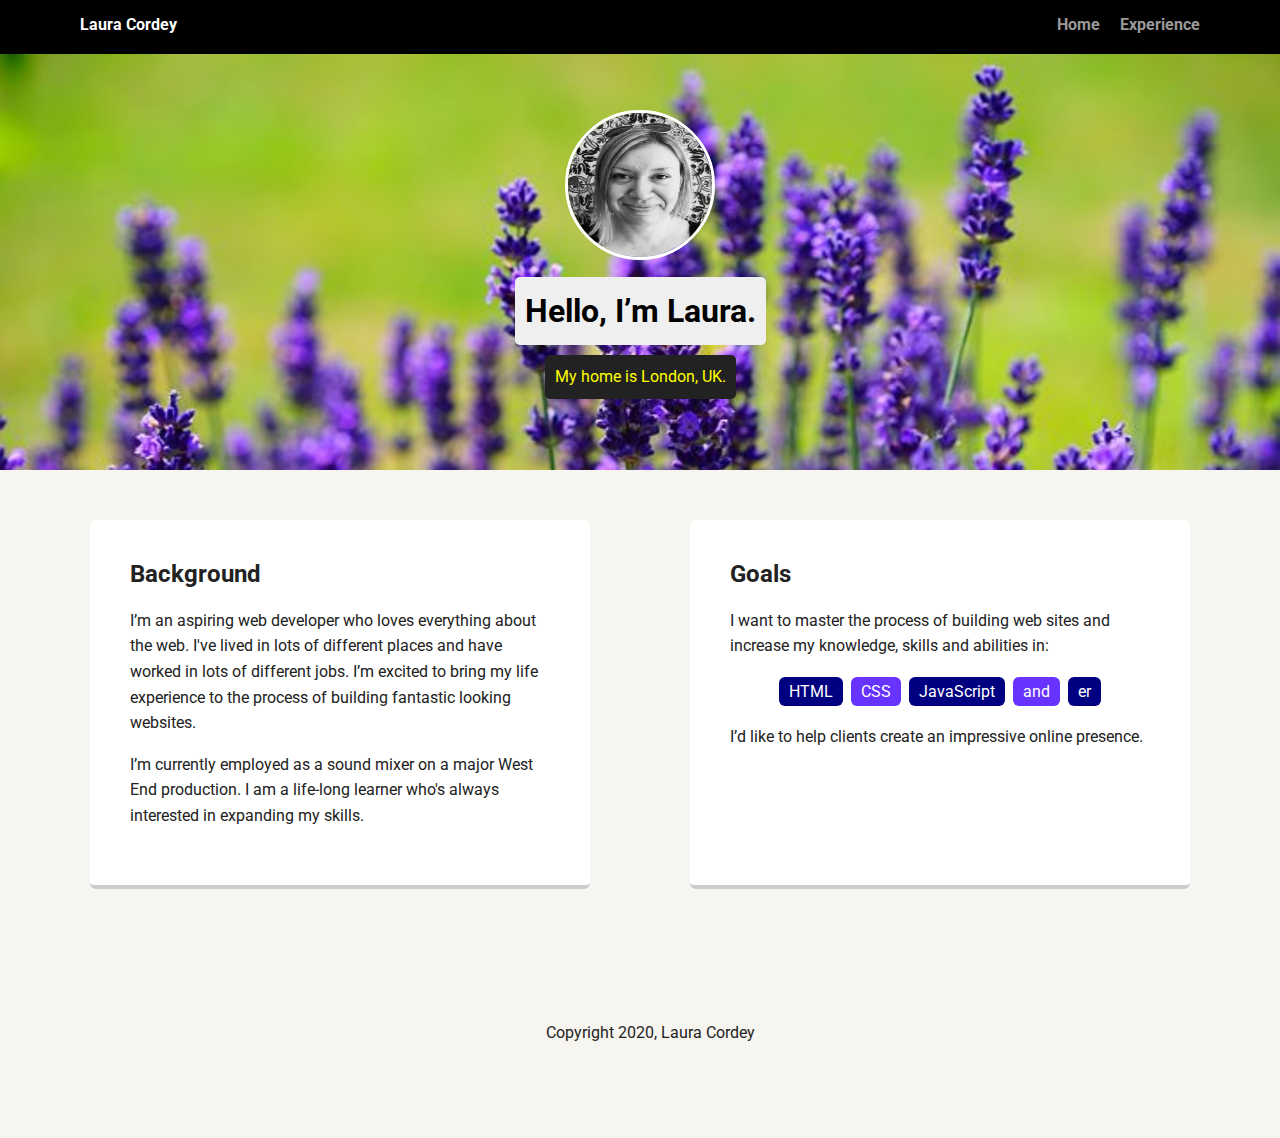
==== index.html @ 29bd74b4 "Initial commit" ====
<!doctype html>
<html lang="en">

<head>
    <meta charset="utf-8">
    <title>Laura Cordey's Profile</title>
    <meta name="viewport" content="width=device-width, initial-scale=1.0">
    <link rel="stylesheet" href="styles.css">
    <link href="https://fonts.googleapis.com/css?family=Muli%7CRoboto:400,300,500,700,900" rel="stylesheet">
</head>

<body>

    <div class="main-nav">
        <ul class="nav">
            <li class="name">Laura Cordey</li>
            <li><a href="#">Home</a></li>
            <li><a href="experience.html">Experience</a></li>
        </ul>
    </div>

    <header>
        <img src="img/Laura.jpeg" alt="Drawing of Laura Cordey" class="profile-image">
        <h1 class="tag name">Hello, I’m Laura.</h1>
        <p class="tag location">My home is London, UK.</p>
    </header>

    <main class="flex">
        <div class="card">
            <h2>Background</h2>
            <p>I’m an aspiring web developer who loves everything about the web. I've lived in lots of different places and have worked in lots of different jobs. I’m excited to bring my life experience to the process of building fantastic looking websites.</p>
            <p>I’m currently employed as a sound mixer on a major West End production. I am a life-long learner who's always interested in expanding my skills.</p>
        </div>

        <div class="card">
            <h2>Goals</h2>
            <p>I want to master the process of building web sites and increase my knowledge, skills and abilities in:</p>
            <ul class="skills">
                <li>HTML</li>
                <li>CSS</li>
                <li>JavaScript</li>
                <li>and</li>
                <li>er</li>
            </ul>
            <p>I’d like to help clients create an impressive online presence.</p>
        </div>

    </main>
    <footer>
        <ul>
            <li><a href="#" class="social twitter">Twitter</a></li>
            <li><a href="#" class="social linkedin">LinkedIn</a></li>
            <li><a href="#" class="social github">Github</a></li>
        </ul>
        <p class="copyright">Copyright 2020, Laura Cordey</p>
    </footer>
</body>

</html>
---- styles.css ----
/* Global Layout Set-up */

* {
    box-sizing: border-box;
}

body {
    margin: 0;
    padding: 0;
    text-align: center;
    font-family: 'Roboto', sans-serif;
    color: #222;
    background: #f7f5f0;
}


/* Link Styles */

a {
    text-decoration: none;
    color: #999;
}

a:hover {
    color: #6633ff;
}


/* Section Styles */

.main-nav {
    width: 100%;
    background: black;
    min-height: 30px;
    padding: 10px;
    position: fixed;
    text-align: center;
}

.nav {
    display: flex;
    justify-content: space-around;
    font-weight: 700;
    list-style-type: none;
    margin: 0 auto;
    padding: 0;
}

.nav .name {
    display: block;
    margin-right: auto;
    color: white;
}

.nav li {
    padding: 5px 10px 10px 10px;
}

.nav a {
    transition: all .5s;
}

.nav a:hover {
    color: white
}

header {
    text-align: center;
    background: url('img/lavender.jpg') no-repeat top center;
    background-size: cover;
    overflow: hidden;
    padding-top: 60px;
}

header {
    line-height: 1.5;
}

header .profile-image {
    margin-top: 50px;
    width: 150px;
    height: 150px;
    border-radius: 50%;
    border: 3px solid white;
}

header .profile-image:hover {
    transform: scale(1) rotate(3deg);
}

.tag {
    background-color: #efefef;
    color: black;
    padding: 10px;
    border-radius: 5px;
    display: table;
    margin: 10px auto;
}

.location {
    background-color: #222;
    color: yellow;
}

.card {
    margin: 30px;
    padding: 20px 40px 40px;
    max-width: 500px;
    text-align: left;
    background: #fff;
    border-bottom: 4px solid #ccc;
    border-radius: 6px;
    transition: all .5s;
}

.card:hover {
    border-color: navy;
}

ul.skills {
    padding: 0;
    text-align: center;
}

.skills li {
    border-radius: 6px;
    display: inline-block;
    background: #6633ff;
    color: white;
    padding: 5px 10px;
    margin: 2px;
}

.skills li:nth-child(odd) {
    background: navy;
}

footer {
    width: 100%;
    min-height: 30px;
    padding: 20px 0 40px 20px;
}

footer .copyright {
    top: -8px;
    font-size: .75em;
}

footer ul {
    list-style-type: none;
    margin: 0;
    padding: 0;
}

footer ul li {
    display: inline-block;
}

a.social {
    display: inline-block;
    text-indent: -9999px;
    margin-left: 5px;
    width: 30px;
    height: 30px;
    background-size: 30px 30px;
    opacity: .4;
    transition: all .5s;
}

a.twitter {
    background-image: url(images/twitter.svg);
}

a.linkedin {
    background-image: url(images/linkedin.svg);
}

a.github {
    background-image: url(images/github.svg);
}

a.social:hover {
    opacity: 1;
}

.clearfix {
    clear: both;
}


/* Styles for larger screens */

@media screen and (min-width: 720px) {
    .flex {
        display: -ms-flexbox;
        /* TWEENER - IE 10 */
        display: flex;
        max-width: 1200px;
        -ms-flex-pack: distribute;
        justify-content: space-around;
        margin: 0 auto;
    }
    header {
        min-height: 470px;
    }
    .nav {
        max-width: 1200px;
        padding: 0 30px;
    }
    main {
        padding-top: 20px;
    }
    main p {
        line-height: 1.6em;
    }
    footer {
        font-size: 1.3em;
        max-width: 1200px;
        margin: 40px auto;
    }
}
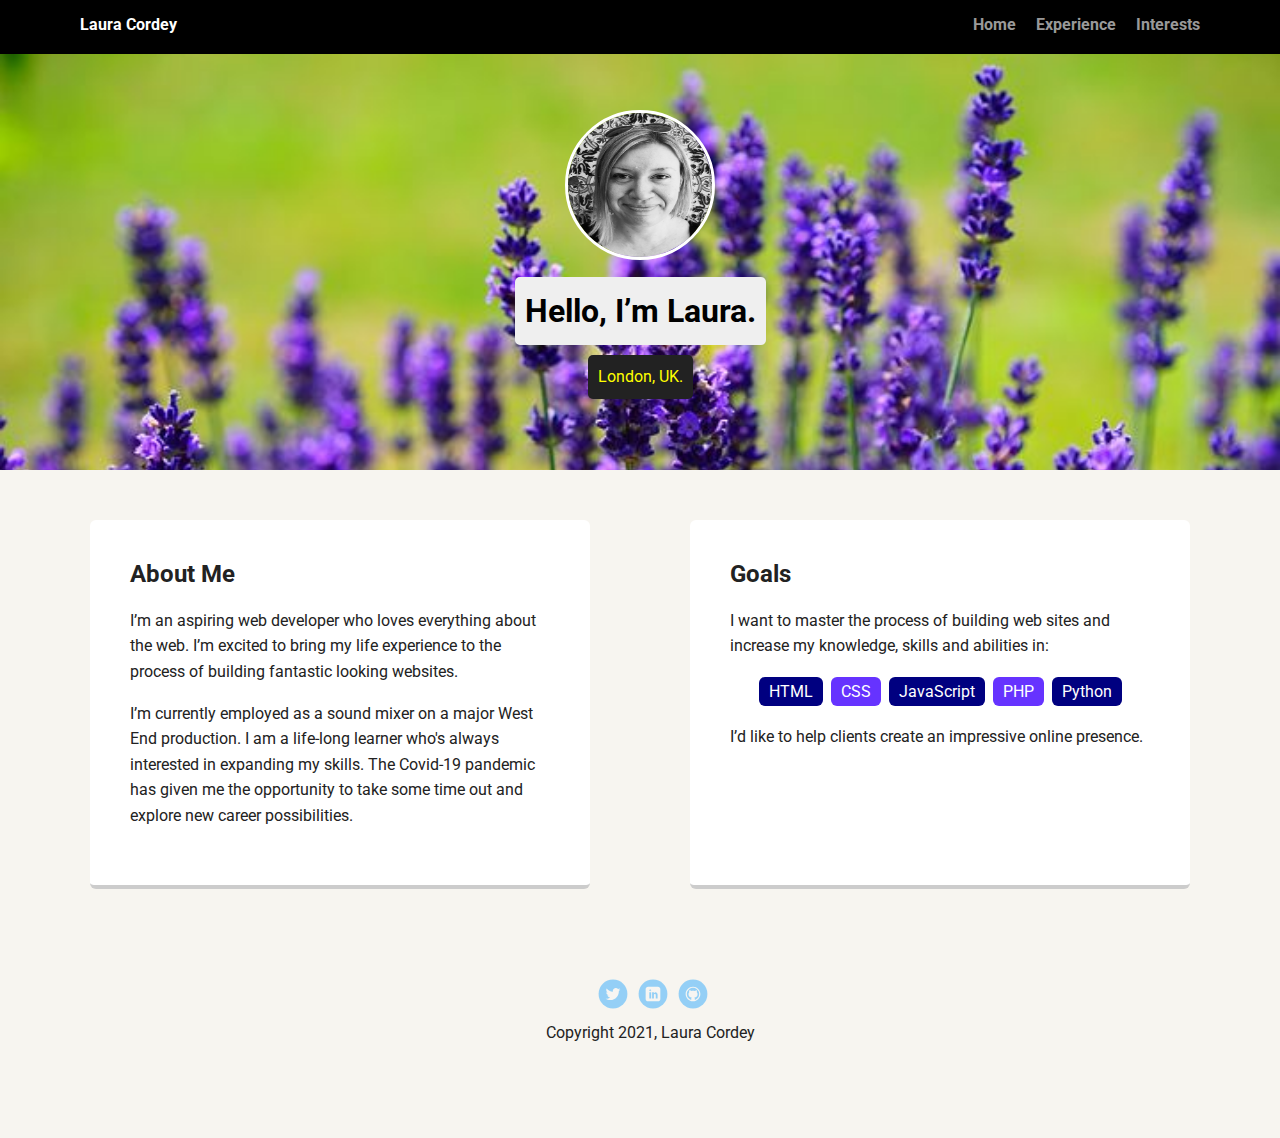
==== commit 69658822: "Updated profile" ====
--- a/index.html
+++ b/index.html
@@ -14,22 +14,23 @@
     <div class="main-nav">
         <ul class="nav">
             <li class="name">Laura Cordey</li>
-            <li><a href="#">Home</a></li>
+            <li><a href="index.html">Home</a></li>
             <li><a href="experience.html">Experience</a></li>
+            <li><a href="interests.html">Interests</a></li>
         </ul>
     </div>
 
     <header>
         <img src="img/Laura.jpeg" alt="Drawing of Laura Cordey" class="profile-image">
         <h1 class="tag name">Hello, I’m Laura.</h1>
-        <p class="tag location">My home is London, UK.</p>
+        <p class="tag location">London, UK.</p>
     </header>
 
     <main class="flex">
         <div class="card">
-            <h2>Background</h2>
-            <p>I’m an aspiring web developer who loves everything about the web. I've lived in lots of different places and have worked in lots of different jobs. I’m excited to bring my life experience to the process of building fantastic looking websites.</p>
-            <p>I’m currently employed as a sound mixer on a major West End production. I am a life-long learner who's always interested in expanding my skills.</p>
+            <h2>About Me</h2>
+            <p>I’m an aspiring web developer who loves everything about the web. I’m excited to bring my life experience to the process of building fantastic looking websites.</p>
+            <p>I’m currently employed as a sound mixer on a major West End production. I am a life-long learner who's always interested in expanding my skills. The Covid-19 pandemic has given me the opportunity to take some time out and explore new career possibilities.</p>
         </div>
 
         <div class="card">
@@ -39,20 +40,20 @@
                 <li>HTML</li>
                 <li>CSS</li>
                 <li>JavaScript</li>
-                <li>and</li>
-                <li>er</li>
+                <li>PHP</li>
+                <li>Python</li>
             </ul>
             <p>I’d like to help clients create an impressive online presence.</p>
         </div>
+    </main>
 
-    </main>
     <footer>
         <ul>
-            <li><a href="#" class="social twitter">Twitter</a></li>
-            <li><a href="#" class="social linkedin">LinkedIn</a></li>
-            <li><a href="#" class="social github">Github</a></li>
+            <li><a href="https://twitter.com/frogandhandbag" target="_blank" class="social twitter">Twitter</a></li>
+            <li><a href="https://www.linkedin.com/in/laura-cordey-3706b8203/" target="_blank" class="social linkedin">LinkedIn</a></li>
+            <li><a href="https://github.com/Longwool" target="_blank" class="social github">Github</a></li>
         </ul>
-        <p class="copyright">Copyright 2020, Laura Cordey</p>
+        <p class="copyright">Copyright 2021, Laura Cordey</p>
     </footer>
 </body>
 
--- a/styles.css
+++ b/styles.css
@@ -82,6 +82,7 @@
     height: 150px;
     border-radius: 50%;
     border: 3px solid white;
+    transition: all .5s;
 }
 
 header .profile-image:hover {
@@ -165,18 +166,19 @@
     background-size: 30px 30px;
     opacity: .4;
     transition: all .5s;
+
 }
 
 a.twitter {
-    background-image: url(images/twitter.svg);
+    background-image: url(img/twitter.svg);
 }
 
 a.linkedin {
-    background-image: url(images/linkedin.svg);
+    background-image: url(img/linkedin.svg);
 }
 
 a.github {
-    background-image: url(images/github.svg);
+    background-image: url(img/github.svg);
 }
 
 a.social:hover {
@@ -218,4 +220,4 @@
         max-width: 1200px;
         margin: 40px auto;
     }
-}+}
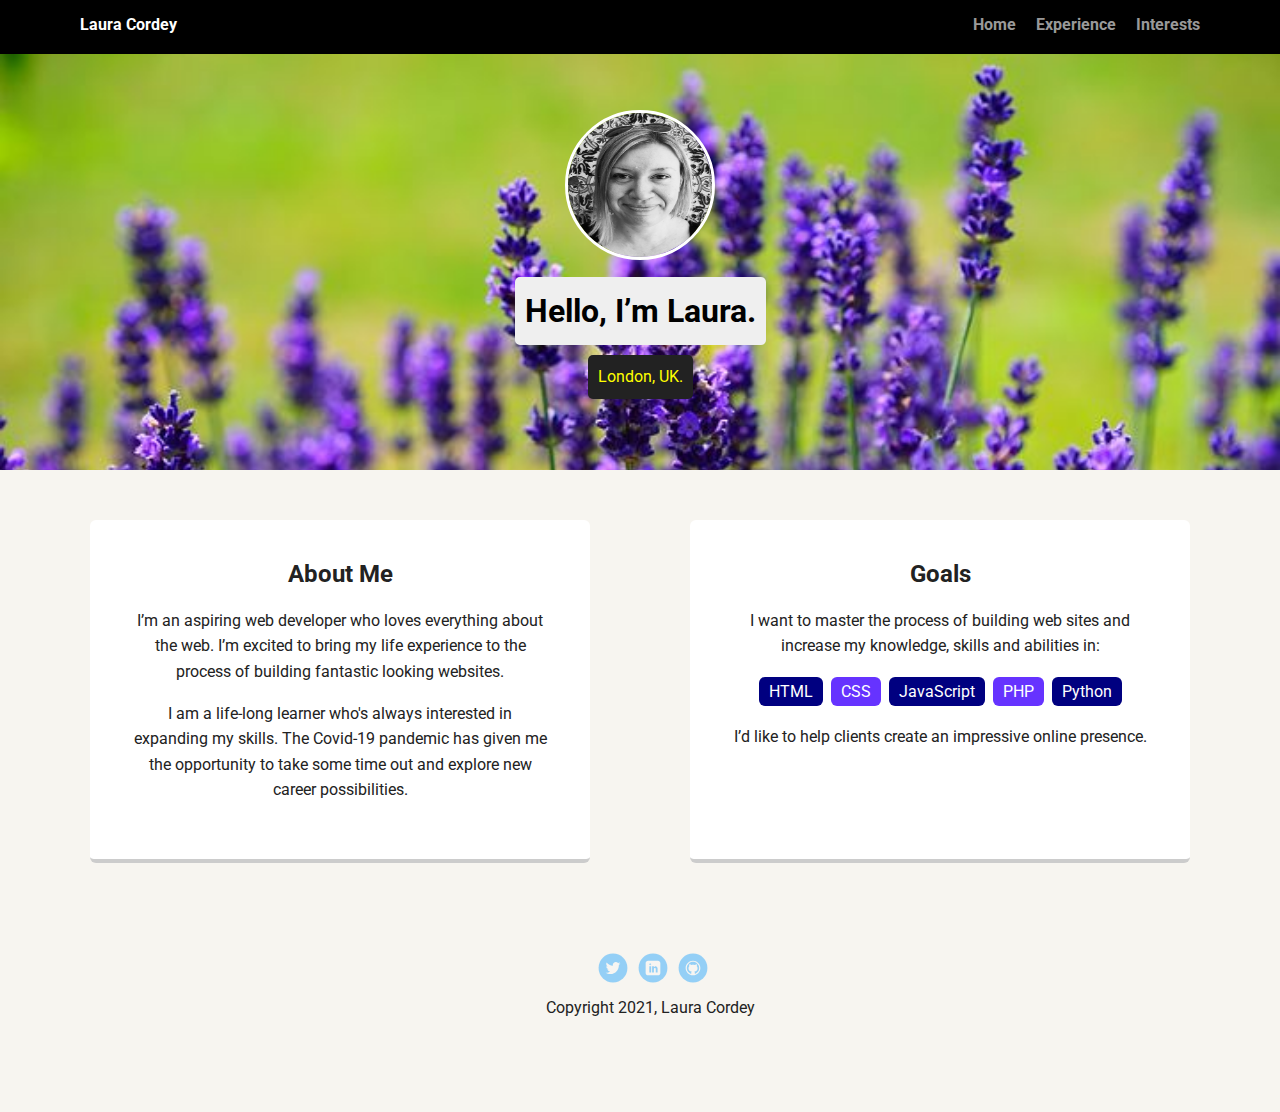
==== commit 84ed5413: "Ready to submit" ====
--- a/index.html
+++ b/index.html
@@ -3,7 +3,7 @@
 
 <head>
     <meta charset="utf-8">
-    <title>Laura Cordey's Profile</title>
+    <title>Laura C Home Page</title>
     <meta name="viewport" content="width=device-width, initial-scale=1.0">
     <link rel="stylesheet" href="styles.css">
     <link href="https://fonts.googleapis.com/css?family=Muli%7CRoboto:400,300,500,700,900" rel="stylesheet">
@@ -21,7 +21,7 @@
     </div>
 
     <header>
-        <img src="img/Laura.jpeg" alt="Drawing of Laura Cordey" class="profile-image">
+        <img src="img/Laura.jpeg" alt="Image of Laura Cordey" class="profile-image">
         <h1 class="tag name">Hello, I’m Laura.</h1>
         <p class="tag location">London, UK.</p>
     </header>
@@ -30,7 +30,7 @@
         <div class="card">
             <h2>About Me</h2>
             <p>I’m an aspiring web developer who loves everything about the web. I’m excited to bring my life experience to the process of building fantastic looking websites.</p>
-            <p>I’m currently employed as a sound mixer on a major West End production. I am a life-long learner who's always interested in expanding my skills. The Covid-19 pandemic has given me the opportunity to take some time out and explore new career possibilities.</p>
+            <p>I am a life-long learner who's always interested in expanding my skills. The Covid-19 pandemic has given me the opportunity to take some time out and explore new career possibilities.</p>
         </div>
 
         <div class="card">
--- a/styles.css
+++ b/styles.css
@@ -107,11 +107,16 @@
     margin: 30px;
     padding: 20px 40px 40px;
     max-width: 500px;
-    text-align: left;
+    text-align: center;
     background: #fff;
     border-bottom: 4px solid #ccc;
     border-radius: 6px;
     transition: all .5s;
+    list-style: none;
+}
+
+.card li    {
+    list-style: none;
 }
 
 .card:hover {
@@ -130,6 +135,7 @@
     color: white;
     padding: 5px 10px;
     margin: 2px;
+
 }
 
 .skills li:nth-child(odd) {
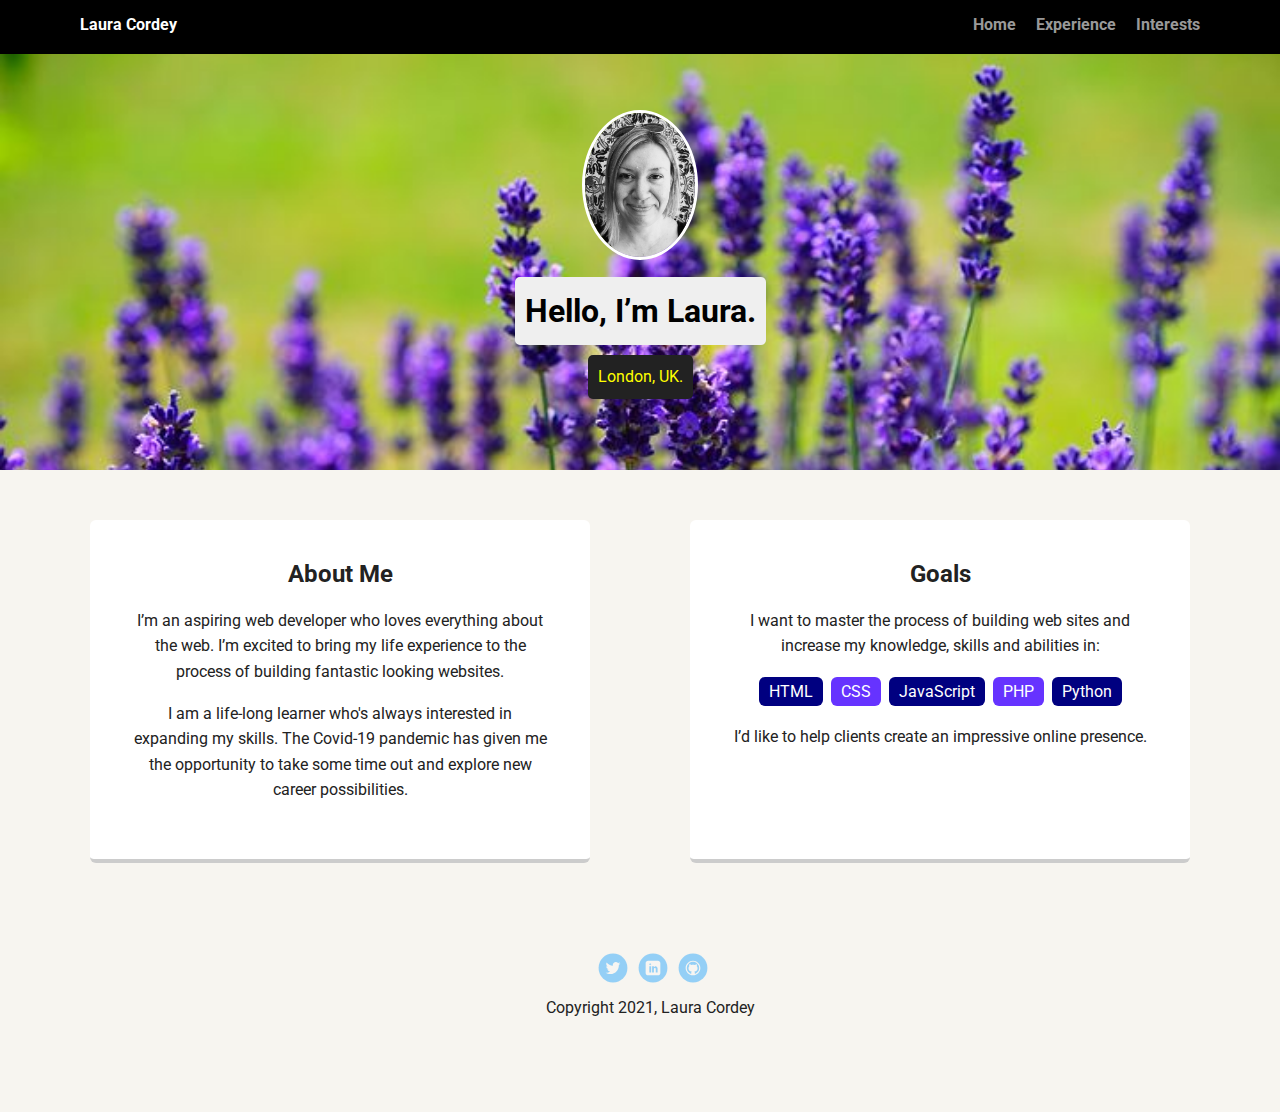
==== commit 445203a8: "Changed profile img" ====
--- a/index.html
+++ b/index.html
@@ -21,7 +21,7 @@
     </div>
 
     <header>
-        <img src="img/Laura.jpeg" alt="Image of Laura Cordey" class="profile-image">
+        <img src="img/Laura.jpeg" alt="Image of Laura Cordey" class="home-image">
         <h1 class="tag name">Hello, I’m Laura.</h1>
         <p class="tag location">London, UK.</p>
     </header>
--- a/styles.css
+++ b/styles.css
@@ -76,9 +76,9 @@
     line-height: 1.5;
 }
 
-header .profile-image {
+header .home-image, .experience-image, .interests-image {
     margin-top: 50px;
-    width: 150px;
+    max-width: 200px;
     height: 150px;
     border-radius: 50%;
     border: 3px solid white;
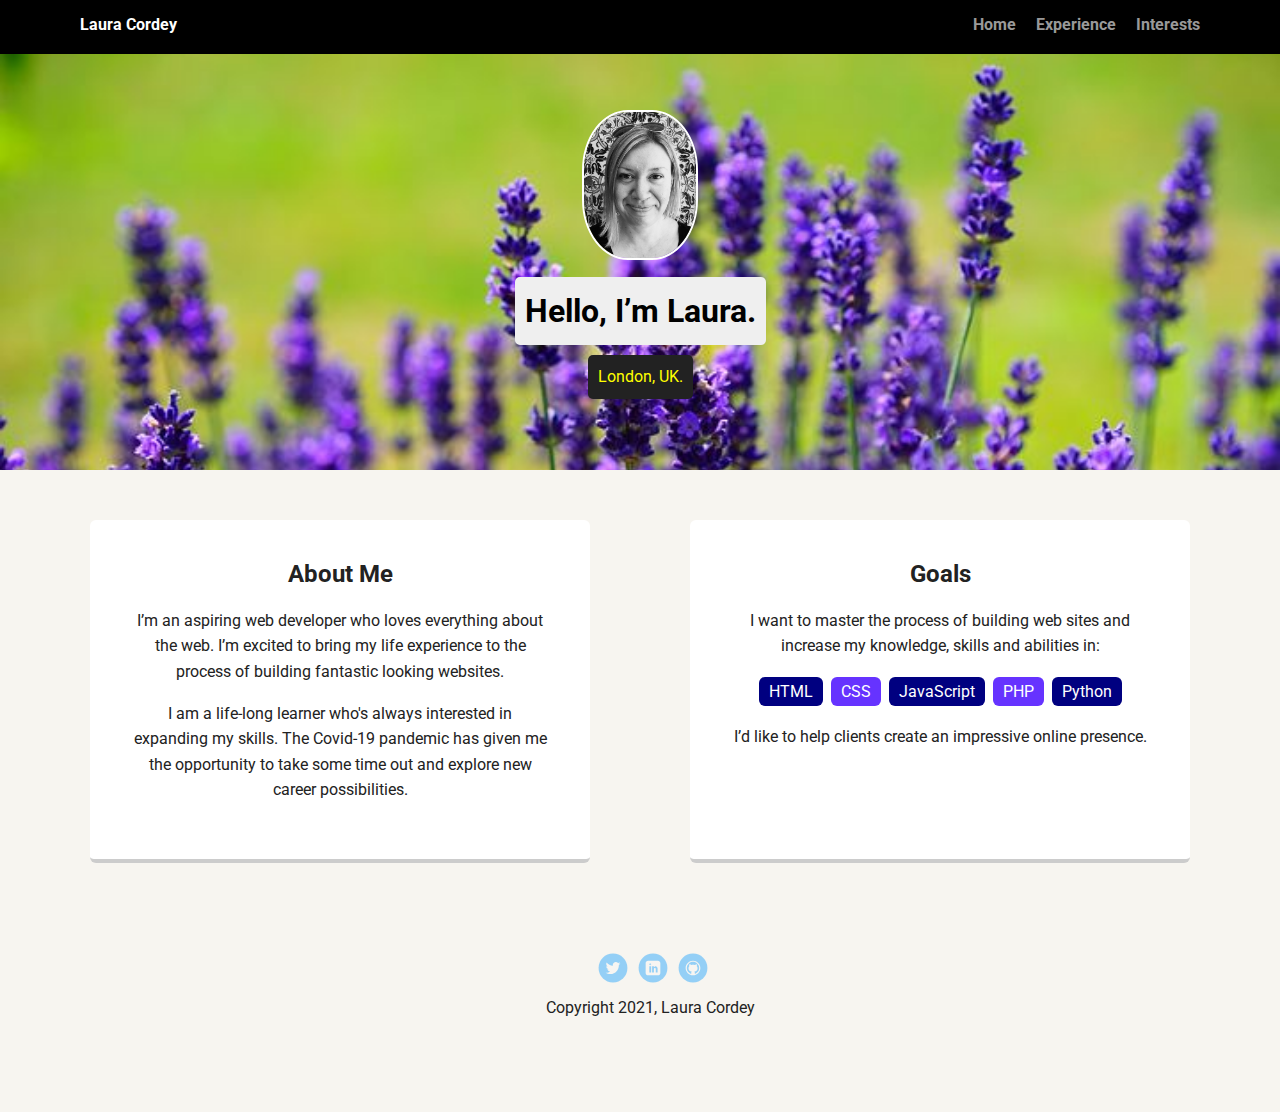
==== commit 4ddf66e7: "Corrections for resubmission" ====
--- a/index.html
+++ b/index.html
@@ -11,29 +11,29 @@
 
 <body>
 
-    <div class="main-nav">
+    <nav class="main-nav">
         <ul class="nav">
             <li class="name">Laura Cordey</li>
             <li><a href="index.html">Home</a></li>
             <li><a href="experience.html">Experience</a></li>
             <li><a href="interests.html">Interests</a></li>
         </ul>
-    </div>
+    </nav>
 
     <header>
-        <img src="img/Laura.jpeg" alt="Image of Laura Cordey" class="home-image">
+        <img src="img/Laura.jpeg" alt="Image of Laura Cordey" class="profile-image">
         <h1 class="tag name">Hello, I’m Laura.</h1>
         <p class="tag location">London, UK.</p>
     </header>
 
     <main class="flex">
-        <div class="card">
+        <section class="card">
             <h2>About Me</h2>
             <p>I’m an aspiring web developer who loves everything about the web. I’m excited to bring my life experience to the process of building fantastic looking websites.</p>
             <p>I am a life-long learner who's always interested in expanding my skills. The Covid-19 pandemic has given me the opportunity to take some time out and explore new career possibilities.</p>
-        </div>
+        </section>
 
-        <div class="card">
+        <section class="card">
             <h2>Goals</h2>
             <p>I want to master the process of building web sites and increase my knowledge, skills and abilities in:</p>
             <ul class="skills">
@@ -44,7 +44,7 @@
                 <li>Python</li>
             </ul>
             <p>I’d like to help clients create an impressive online presence.</p>
-        </div>
+        </section>
     </main>
 
     <footer>
--- a/styles.css
+++ b/styles.css
@@ -76,12 +76,12 @@
     line-height: 1.5;
 }
 
-header .home-image, .experience-image, .interests-image {
+header .profile-image {
     margin-top: 50px;
     max-width: 200px;
     height: 150px;
-    border-radius: 50%;
-    border: 3px solid white;
+    border-radius: 40%;
+    border: 2px solid white;
     transition: all .5s;
 }
 
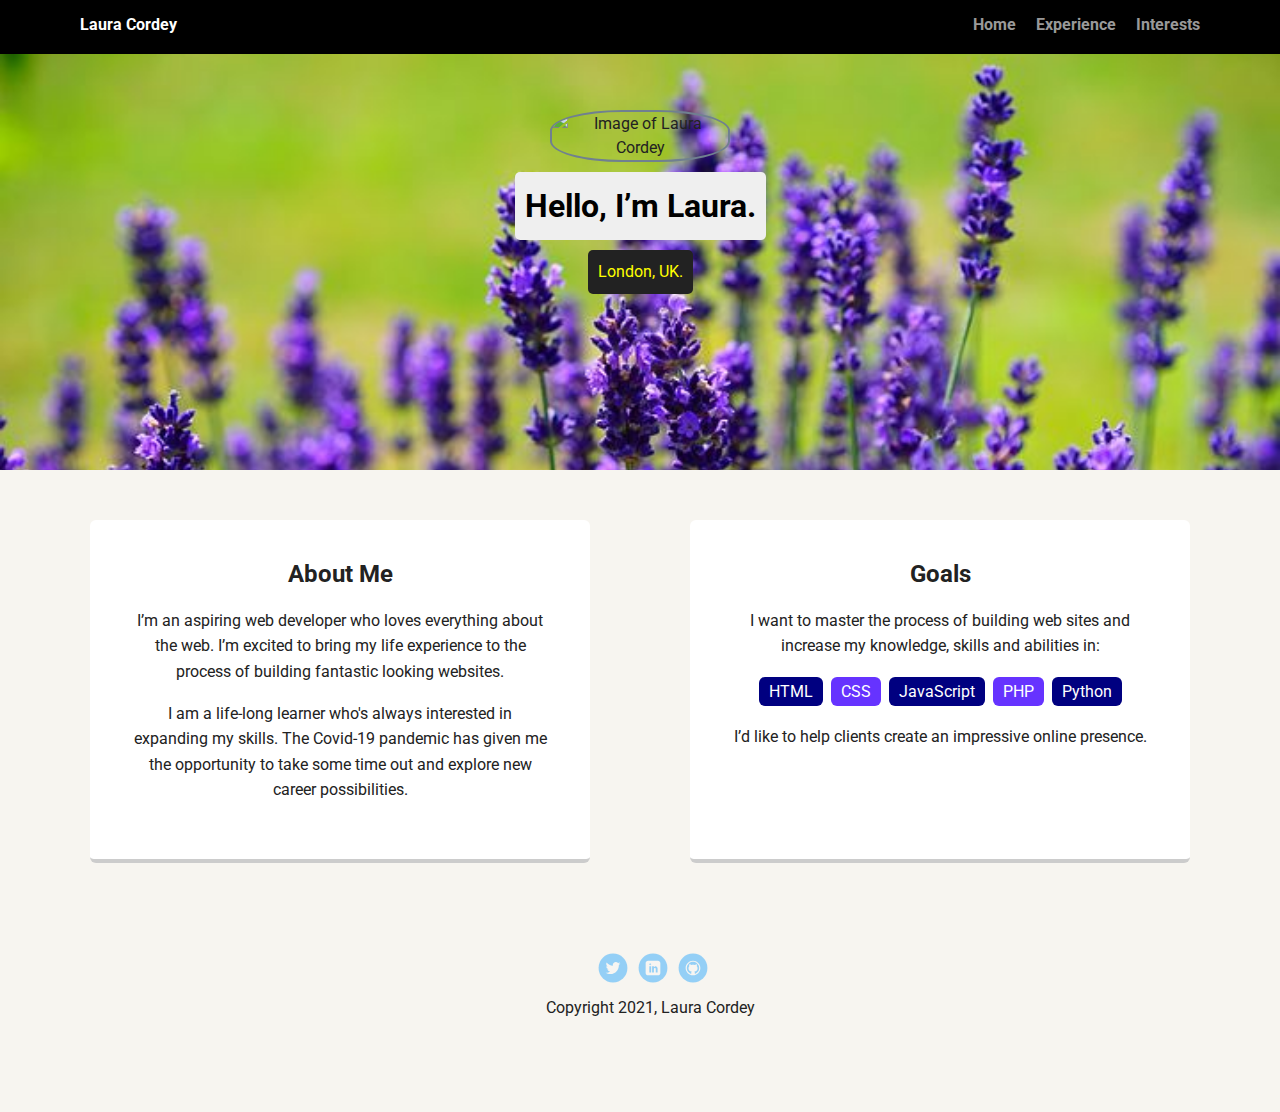
==== commit d5b1d5a2: "Added img" ====
--- a/index.html
+++ b/index.html
@@ -21,7 +21,7 @@
     </nav>
 
     <header>
-        <img src="img/Laura.jpeg" alt="Image of Laura Cordey" class="profile-image">
+        <img src="img/rsz_Laura.jpg" alt="Image of Laura Cordey" class="profile-image">
         <h1 class="tag name">Hello, I’m Laura.</h1>
         <p class="tag location">London, UK.</p>
     </header>
--- a/styles.css
+++ b/styles.css
@@ -76,18 +76,19 @@
     line-height: 1.5;
 }
 
-header .profile-image {
+header .profile-image, .interests-img {
     margin-top: 50px;
-    max-width: 200px;
+    max-width: 180px;
     height: 150px;
     border-radius: 40%;
-    border: 2px solid white;
+    border: 2px solid slategrey;
     transition: all .5s;
 }
 
 header .profile-image:hover {
     transform: scale(1) rotate(3deg);
 }
+
 
 .tag {
     background-color: #efefef;
